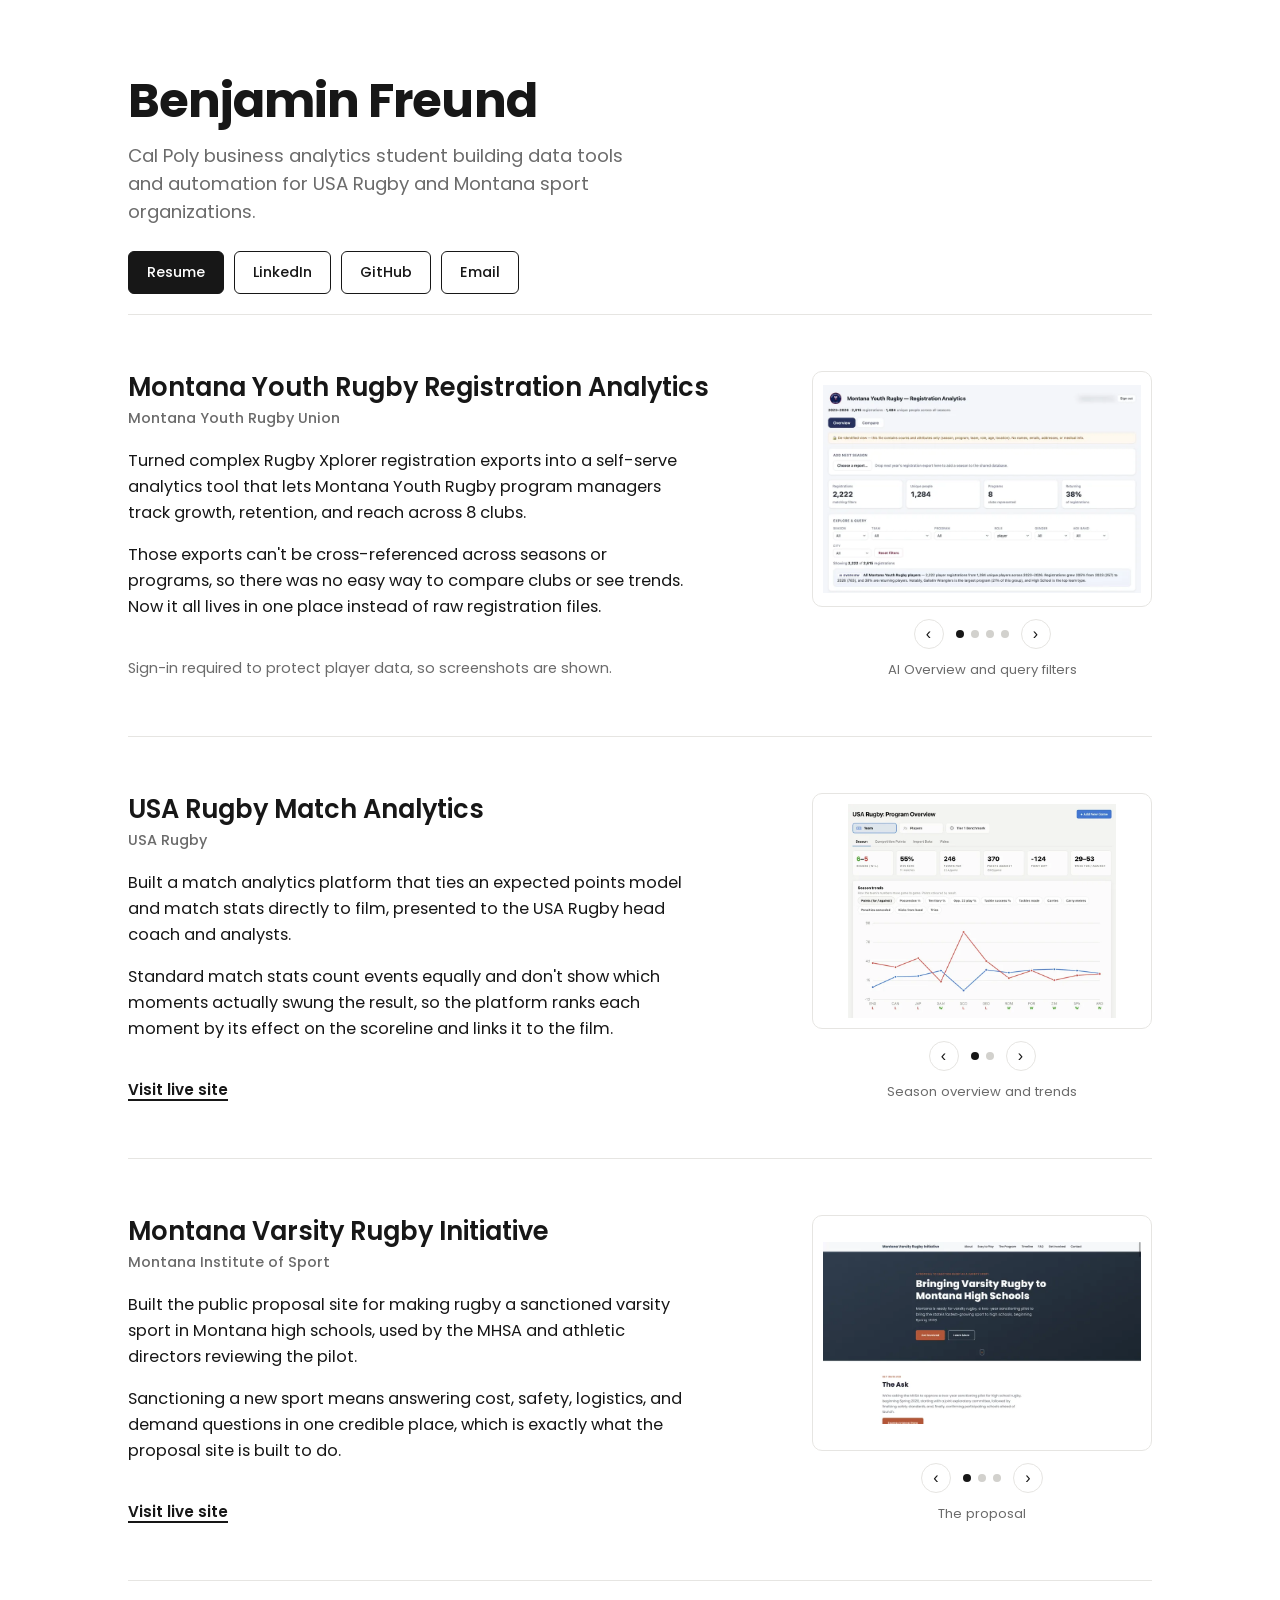
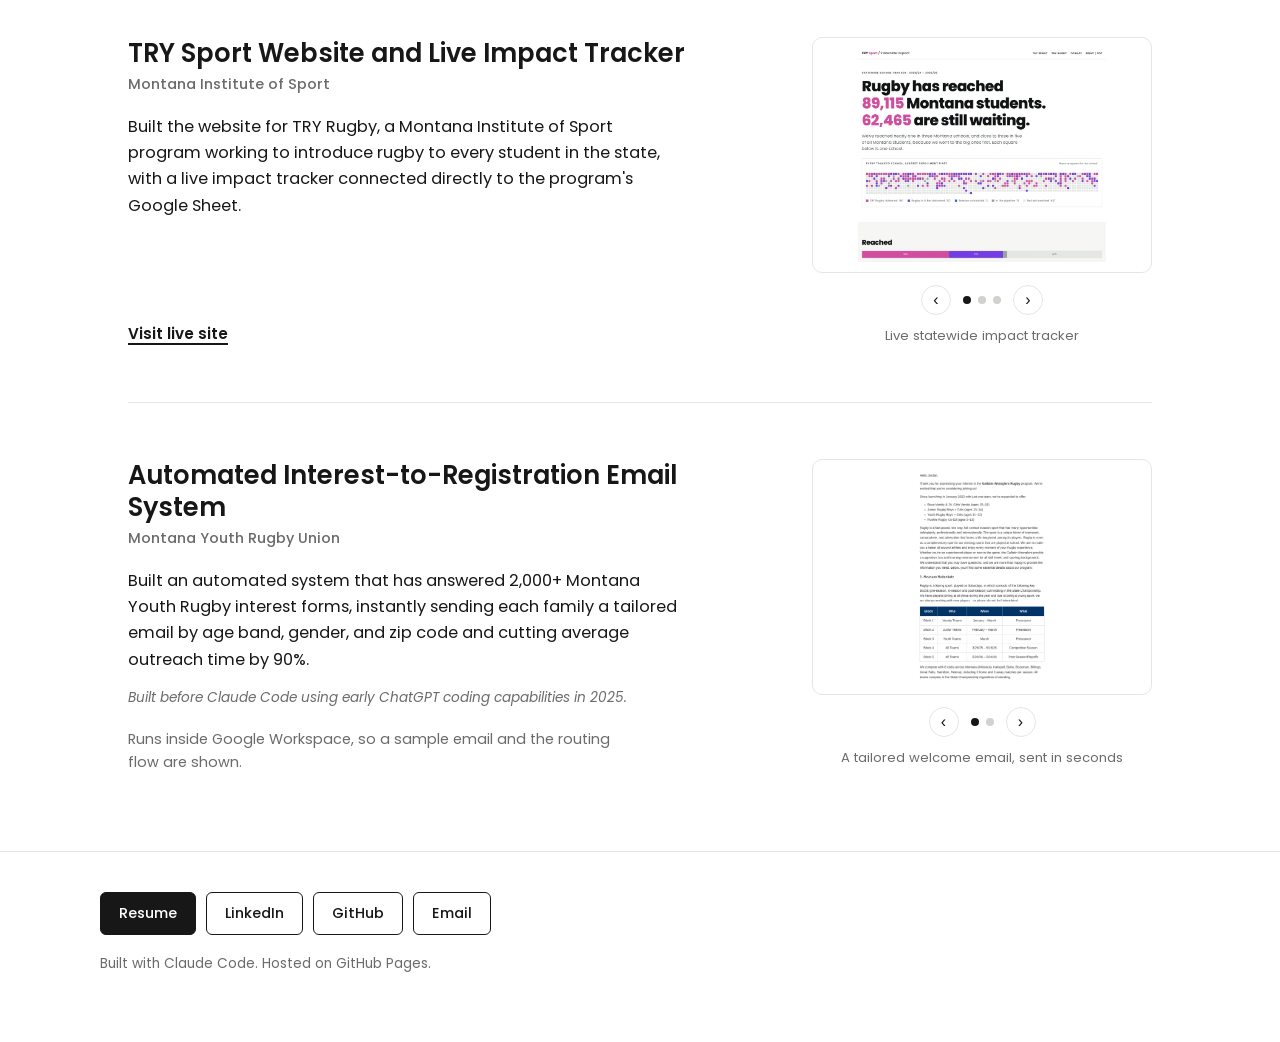
==== index.html @ 0f7bdc82 "Benjamin Freund portfolio: initial site Static one-page portfolio (Poppins, white, two-column cards " ====
<!doctype html>
<html lang="en">
<head>
  <meta charset="utf-8">
  <meta name="viewport" content="width=device-width, initial-scale=1">
  <title>Benjamin Freund's Portfolio</title>
  <meta name="description" content="Cal Poly business analytics student building data tools and automation for USA Rugby and Montana sport organizations.">
  <link rel="canonical" href="https://bengfreund-web.github.io/">

  <!-- Open Graph -->
  <meta property="og:type" content="website">
  <meta property="og:title" content="Benjamin Freund's Portfolio">
  <meta property="og:description" content="Cal Poly business analytics student building data tools and automation for USA Rugby and Montana sport organizations.">
  <meta property="og:url" content="https://bengfreund-web.github.io/">
  <meta property="og:image" content="https://bengfreund-web.github.io/assets/og-image.png">
  <meta property="og:image:width" content="1200">
  <meta property="og:image:height" content="630">

  <!-- Twitter -->
  <meta name="twitter:card" content="summary_large_image">
  <meta name="twitter:title" content="Benjamin Freund's Portfolio">
  <meta name="twitter:description" content="Cal Poly business analytics student building data tools and automation for USA Rugby and Montana sport organizations.">
  <meta name="twitter:image" content="https://bengfreund-web.github.io/assets/og-image.png">

  <link rel="icon" href="assets/favicon.svg" type="image/svg+xml">
  <link rel="apple-touch-icon" href="assets/apple-touch-icon.png">

  <link rel="preconnect" href="https://fonts.googleapis.com">
  <link rel="preconnect" href="https://fonts.gstatic.com" crossorigin>
  <link href="https://fonts.googleapis.com/css2?family=Poppins:wght@400;500;600;700&display=swap" rel="stylesheet">

  <link rel="stylesheet" href="styles.css">
</head>
<body>
  <a class="skip-link" href="#projects">Skip to projects</a>

  <header class="site-header" id="top">
    <div class="wrap header-inner" id="header-inner">
      <!-- name, tagline, and contact actions render here -->
      <noscript>
        <h1 class="name">Benjamin Freund</h1>
        <p class="tagline">Cal Poly business analytics student building data tools and
          automation for USA Rugby and Montana sport organizations.</p>
        <p><a class="btn btn-solid" href="assets/resume/Benjamin-Freund-Resume.pdf">Download resume (PDF)</a></p>
      </noscript>
    </div>
  </header>

  <main class="wrap">
    <div id="projects" class="projects"></div>
  </main>

  <footer class="site-footer" id="site-footer"></footer>

  <!-- Lightbox dialog -->
  <div class="lightbox" id="lightbox" role="dialog" aria-modal="true" aria-label="Image viewer" hidden>
    <button class="lb-close" id="lb-close" aria-label="Close image viewer">&times;</button>
    <button class="lb-nav lb-prev" id="lb-prev" aria-label="Previous image">&#8249;</button>
    <figure class="lb-figure">
      <img id="lb-img" alt="">
      <figcaption id="lb-caption"></figcaption>
    </figure>
    <button class="lb-nav lb-next" id="lb-next" aria-label="Next image">&#8250;</button>
  </div>

  <script src="main.js"></script>
</body>
</html>
---- styles.css ----
/* Benjamin Freund portfolio - simple, white, read-in-seconds.
   Each project: title + who it's for + one paragraph + link on the left,
   a small click-through screenshot carousel on the right. */

:root {
  --ink: #171717;
  --muted: #6b6b6b;
  --paper: #ffffff;
  --line: #e6e5e2;
  --focus: #171717;

  --sans: "Poppins", -apple-system, BlinkMacSystemFont, "Segoe UI", sans-serif;

  --measure: 56ch;
  --maxw: 1080px;
}

* { box-sizing: border-box; }

html { scroll-behavior: smooth; }

body {
  margin: 0;
  background: var(--paper);
  color: var(--ink);
  font-family: var(--sans);
  font-size: 16px;
  line-height: 1.6;
  -webkit-font-smoothing: antialiased;
  text-rendering: optimizeLegibility;
}

@media (prefers-reduced-motion: reduce) { html { scroll-behavior: auto; } }

.wrap { max-width: var(--maxw); margin: 0 auto; padding: 0 28px; }

a { color: inherit; }

:focus-visible { outline: 3px solid var(--focus); outline-offset: 2px; border-radius: 2px; }

.skip-link {
  position: absolute; left: -9999px; top: 0;
  background: var(--ink); color: var(--paper); padding: 10px 16px; z-index: 100; border-radius: 0 0 6px 0;
}
.skip-link:focus { left: 0; }

/* ---------- Header ---------- */
.site-header { padding: 76px 0 20px; }

.header-inner .name {
  font-weight: 700;
  font-size: clamp(2.1rem, 5vw, 3rem);
  line-height: 1.05;
  letter-spacing: -0.02em;
  margin: 0 0 16px;
}
.tagline {
  font-size: clamp(1rem, 2vw, 1.15rem);
  color: var(--muted);
  font-weight: 400;
  max-width: 46ch;
  margin: 0 0 26px;
  line-height: 1.5;
}
.actions { display: flex; flex-wrap: wrap; gap: 10px; }

.btn {
  display: inline-block; font: inherit; font-size: 0.9rem; font-weight: 500;
  text-decoration: none; padding: 9px 18px; border-radius: 6px;
  border: 1px solid var(--ink); background: var(--paper); color: var(--ink);
  transition: background .15s ease, color .15s ease, transform .1s ease;
}
.btn:hover { background: #f4f4f2; }
.btn:active { transform: translateY(1px); }
.btn-solid { background: var(--ink); color: var(--paper); }
.btn-solid:hover { background: var(--ink); opacity: .85; }

@keyframes rise-in { from { opacity: 0; transform: translateY(8px); } to { opacity: 1; transform: none; } }
.header-inner { animation: rise-in .45s ease both; }
@media (prefers-reduced-motion: reduce) { .header-inner { animation: none; } }

/* ---------- Projects ---------- */
.projects { display: flex; flex-direction: column; }

.project {
  display: grid;
  grid-template-columns: 1fr 340px;
  grid-template-areas: "text media" "link media";
  grid-template-rows: 1fr auto;
  column-gap: 56px;
  row-gap: 20px;
  align-items: start;
  padding: 56px 0;
  border-top: 1px solid var(--line);
}
.project-text { grid-area: text; }
.project-media { grid-area: media; }
.project-link { grid-area: link; align-self: end; }

.project-title { font-weight: 600; font-size: clamp(1.3rem, 2.4vw, 1.6rem); line-height: 1.25; margin: 0 0 4px; }
.project-org { color: var(--muted); font-size: 0.9rem; font-weight: 500; margin: 0 0 18px; }
.project-desc { font-size: 1.02rem; line-height: 1.6; margin: 0; max-width: var(--measure); color: var(--ink); }
.project-desc + .project-desc { margin-top: 15px; }
.build-note { font-size: 0.85rem; color: var(--muted); margin: 14px 0 0; max-width: var(--measure); font-style: italic; }

.visit {
  display: inline-block; font-weight: 600; font-size: 0.95rem;
  color: var(--ink); text-decoration: underline; text-underline-offset: 4px; text-decoration-thickness: 1.5px;
}
.visit:hover { text-decoration-thickness: 2.5px; }
.live-note { color: var(--muted); font-size: 0.9rem; margin: 0; max-width: var(--measure); }

/* ---------- Carousel (small, right) ---------- */
.carousel { width: 100%; }
.carousel-frame {
  position: relative;
  height: 236px;
  border: 1px solid var(--line);
  border-radius: 10px;
  background: var(--paper);
  overflow: hidden;
  display: flex; align-items: center; justify-content: center;
}
.carousel-slide { display: none; width: 100%; height: 100%; margin: 0; }
.carousel-slide.is-active { display: flex; }
.carousel-slide button {
  display: flex; align-items: center; justify-content: center;
  width: 100%; height: 100%; padding: 10px; border: 0; background: none; cursor: zoom-in;
}
.carousel-slide img { max-width: 100%; max-height: 100%; width: auto; height: auto; object-fit: contain; display: block; }
/* Tall images (e.g. full code) fill the frame from the top instead of shrinking to a sliver */
.carousel-slide img.fit-top { width: 100%; height: 100%; max-height: none; object-fit: cover; object-position: top center; }

.carousel-controls { display: flex; align-items: center; justify-content: center; gap: 12px; margin-top: 12px; }
.car-nav {
  width: 30px; height: 30px; border-radius: 50%; border: 1px solid var(--line);
  background: var(--paper); color: var(--ink); font-size: 1rem; line-height: 1; cursor: pointer; flex: 0 0 auto;
}
.car-nav:hover { border-color: var(--ink); }
.carousel-dots { display: flex; gap: 7px; }
.dot { width: 8px; height: 8px; padding: 0; border-radius: 50%; border: 0; background: #d2d1cd; cursor: pointer; }
.dot.is-active { background: var(--ink); }
.carousel-cap { color: var(--muted); font-size: 0.82rem; text-align: center; margin: 10px 2px 0; }

/* Stack on narrow screens: text, then screenshots, then link */
@media (max-width: 820px) {
  .project {
    grid-template-columns: 1fr;
    grid-template-areas: "text" "media" "link";
    grid-template-rows: auto auto auto;
    column-gap: 0;
    row-gap: 22px;
  }
  .project-media { max-width: 420px; }
  .project-link { align-self: start; }
}

/* ---------- How I build + footer ---------- */
.how-i-build { border-top: 1px solid var(--line); padding: 40px 0; color: var(--muted); font-size: 0.95rem; max-width: var(--measure); }
.site-footer { border-top: 1px solid var(--line); margin-top: 20px; }
.footer-inner { padding: 40px 0 68px; }
.footer-line { color: var(--muted); font-size: 0.85rem; margin: 18px 0 0; }

/* ---------- Lightbox ---------- */
.lightbox { position: fixed; inset: 0; background: rgba(20,20,20,0.9); display: flex; align-items: center; justify-content: center; z-index: 200; padding: 24px; }
.lightbox[hidden] { display: none; }
.lb-figure { margin: 0; max-width: 1000px; max-height: 88vh; overflow: auto; display: flex; flex-direction: column; background: #fff; border-radius: 6px; }
.lb-figure img { width: 100%; max-width: 100%; height: auto; display: block; background: #fff; }
#lb-caption { color: #555; text-align: center; padding: 10px 12px 14px; font-size: 0.9rem; background: #fff; }
.lb-close { position: absolute; top: 16px; right: 20px; font-size: 2rem; line-height: 1; background: none; border: 0; color: #fff; cursor: pointer; padding: 8px; }
.lb-nav { background: rgba(255,255,255,0.12); border: 0; color: #fff; font-size: 2.1rem; line-height: 1; width: 50px; height: 50px; border-radius: 50%; cursor: pointer; flex: 0 0 auto; margin: 0 8px; }
.lb-nav:hover { background: rgba(255,255,255,0.24); }
@media (max-width: 620px) { .lb-nav { position: absolute; bottom: 20px; } .lb-prev { left: 30%; } .lb-next { right: 30%; } }
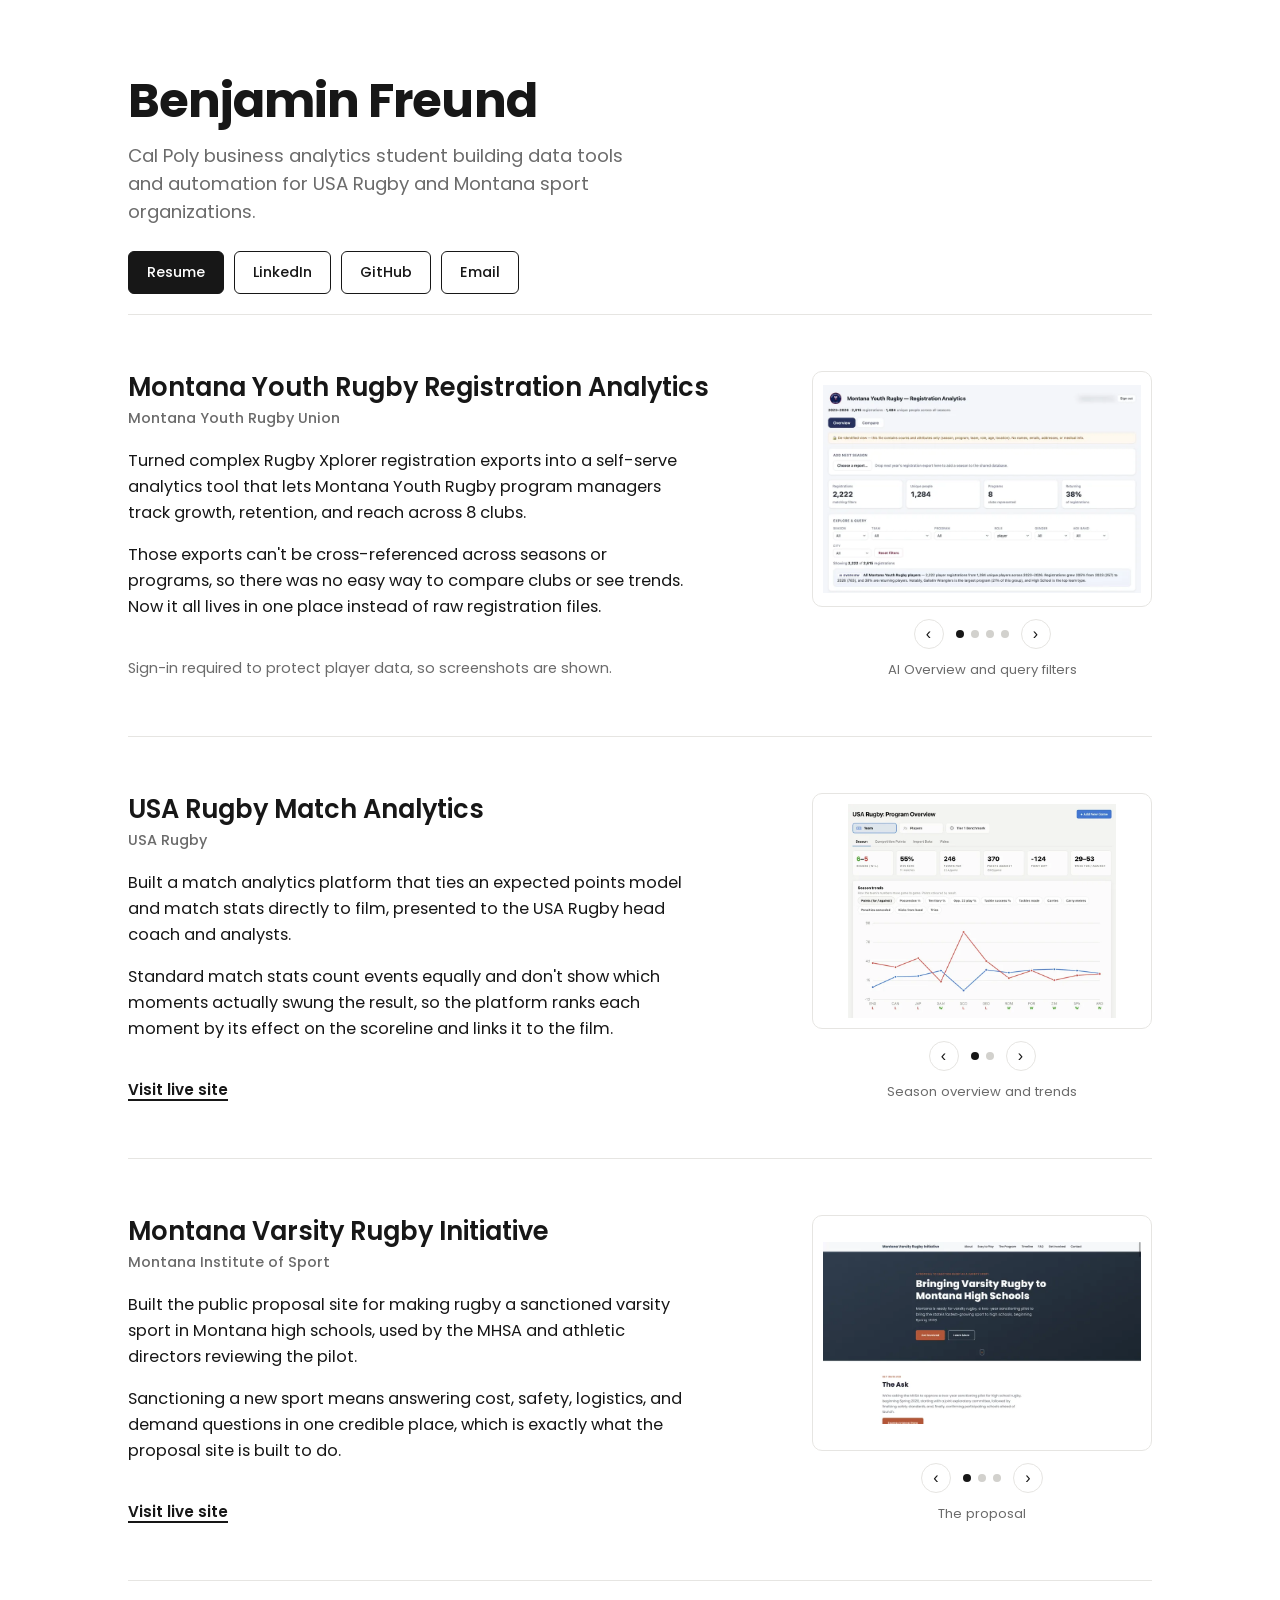
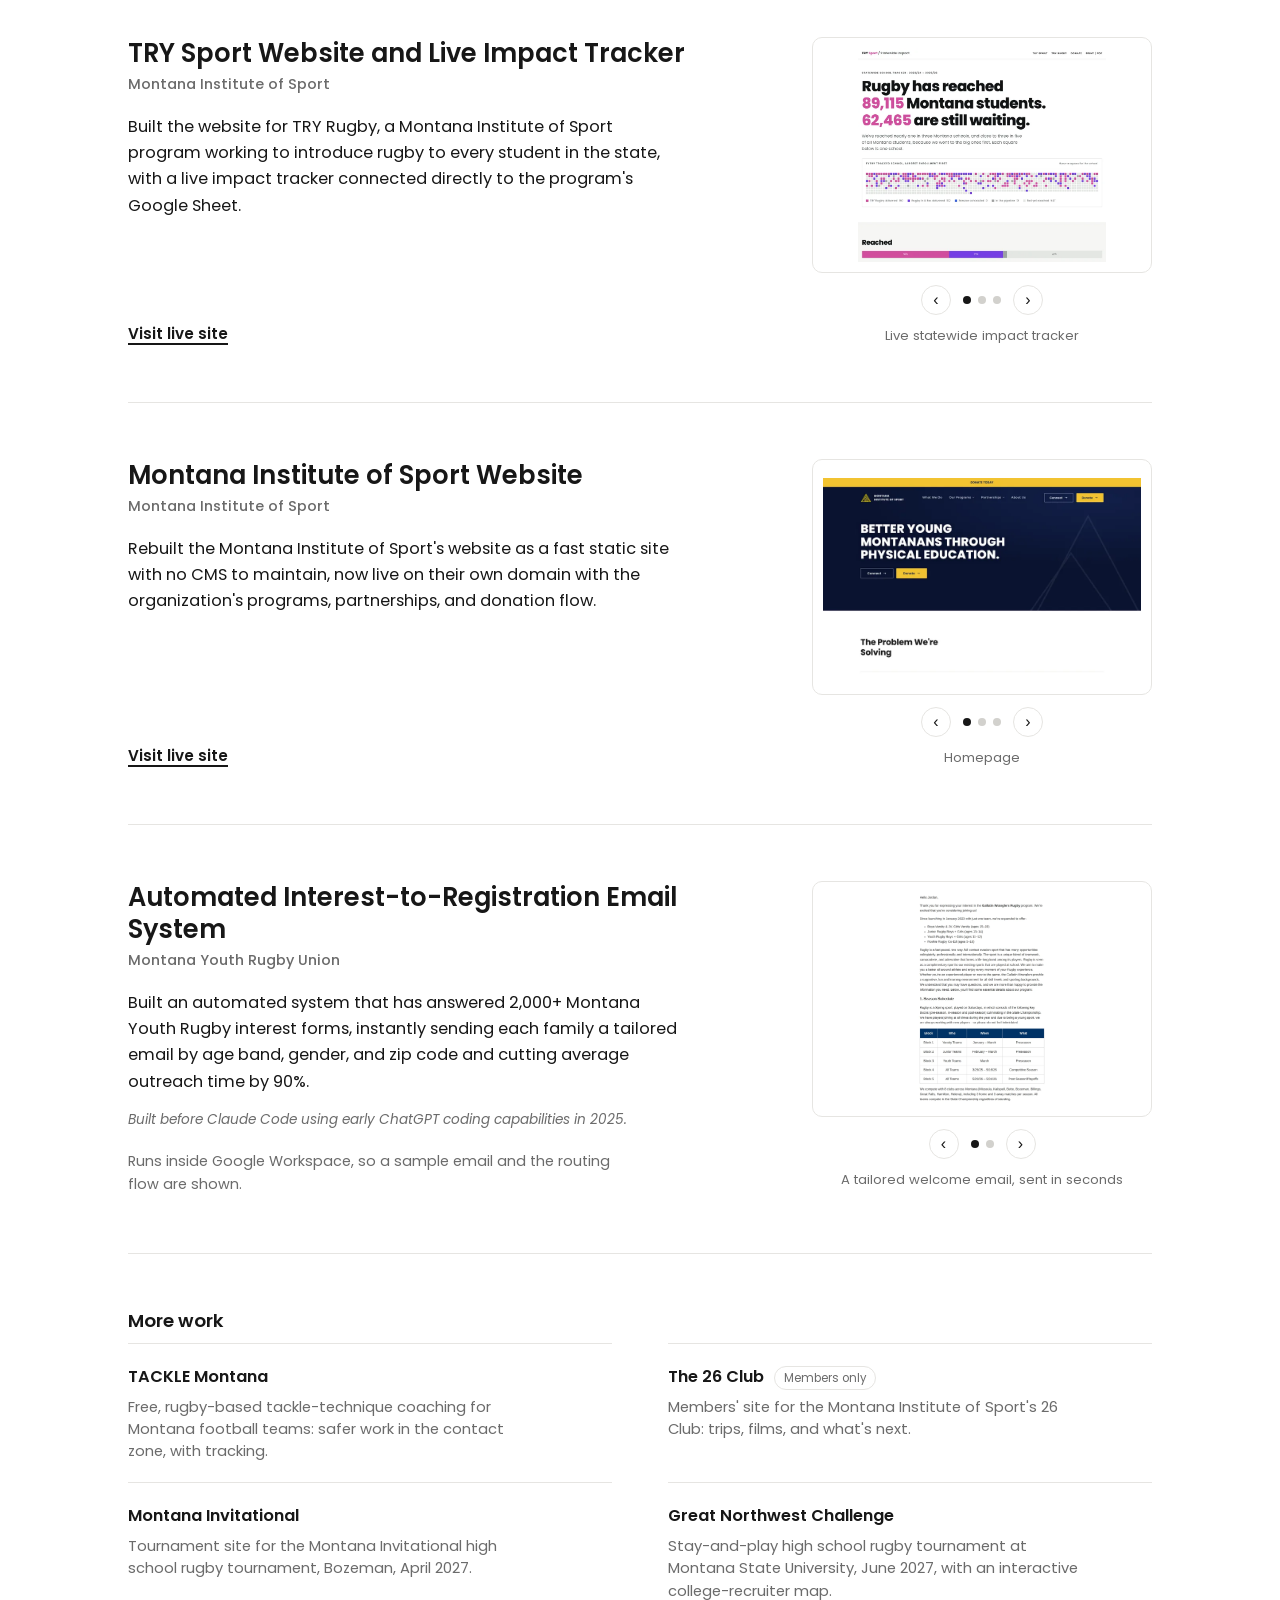
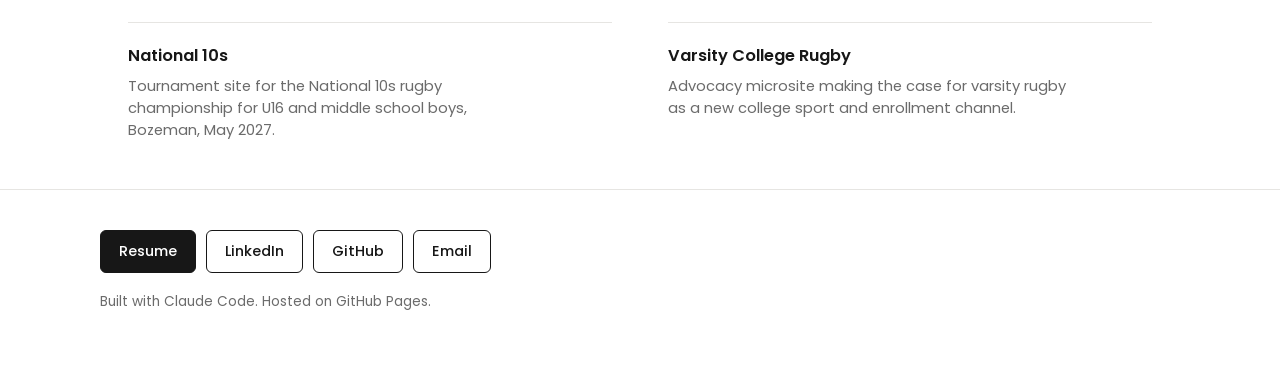
==== commit ab1a2163: "Add MIS website as a featured project + More work section - New featured card: Montana Institute of " ====
--- a/index.html
+++ b/index.html
@@ -48,6 +48,7 @@
 
   <main class="wrap">
     <div id="projects" class="projects"></div>
+    <section class="more-work" id="more-work" aria-label="More work"></section>
   </main>
 
   <footer class="site-footer" id="site-footer"></footer>
--- a/styles.css
+++ b/styles.css
@@ -155,6 +155,37 @@
   .project-link { align-self: start; }
 }
 
+/* ---------- More work ---------- */
+.more-work { border-top: 1px solid var(--line); padding: 52px 0 8px; }
+.more-work-title {
+  font-weight: 600;
+  font-size: 1.15rem;
+  margin: 0 0 8px;
+}
+.mw-grid { display: grid; grid-template-columns: 1fr 1fr; gap: 0 56px; }
+.mw-item {
+  display: block;
+  text-decoration: none;
+  color: inherit;
+  padding: 20px 0;
+  border-top: 1px solid var(--line);
+}
+.mw-head { display: flex; align-items: baseline; gap: 10px; flex-wrap: wrap; }
+.mw-title { font-weight: 600; font-size: 1.02rem; }
+.mw-item:hover .mw-title { text-decoration: underline; text-underline-offset: 3px; }
+.mw-tag {
+  font-size: 0.72rem;
+  color: var(--muted);
+  border: 1px solid var(--line);
+  border-radius: 999px;
+  padding: 2px 9px;
+}
+.mw-blurb { color: var(--muted); font-size: 0.92rem; line-height: 1.5; margin: 6px 0 0; max-width: 46ch; }
+
+@media (max-width: 720px) {
+  .mw-grid { grid-template-columns: 1fr; }
+}
+
 /* ---------- How I build + footer ---------- */
 .how-i-build { border-top: 1px solid var(--line); padding: 40px 0; color: var(--muted); font-size: 0.95rem; max-width: var(--measure); }
 .site-footer { border-top: 1px solid var(--line); margin-top: 20px; }
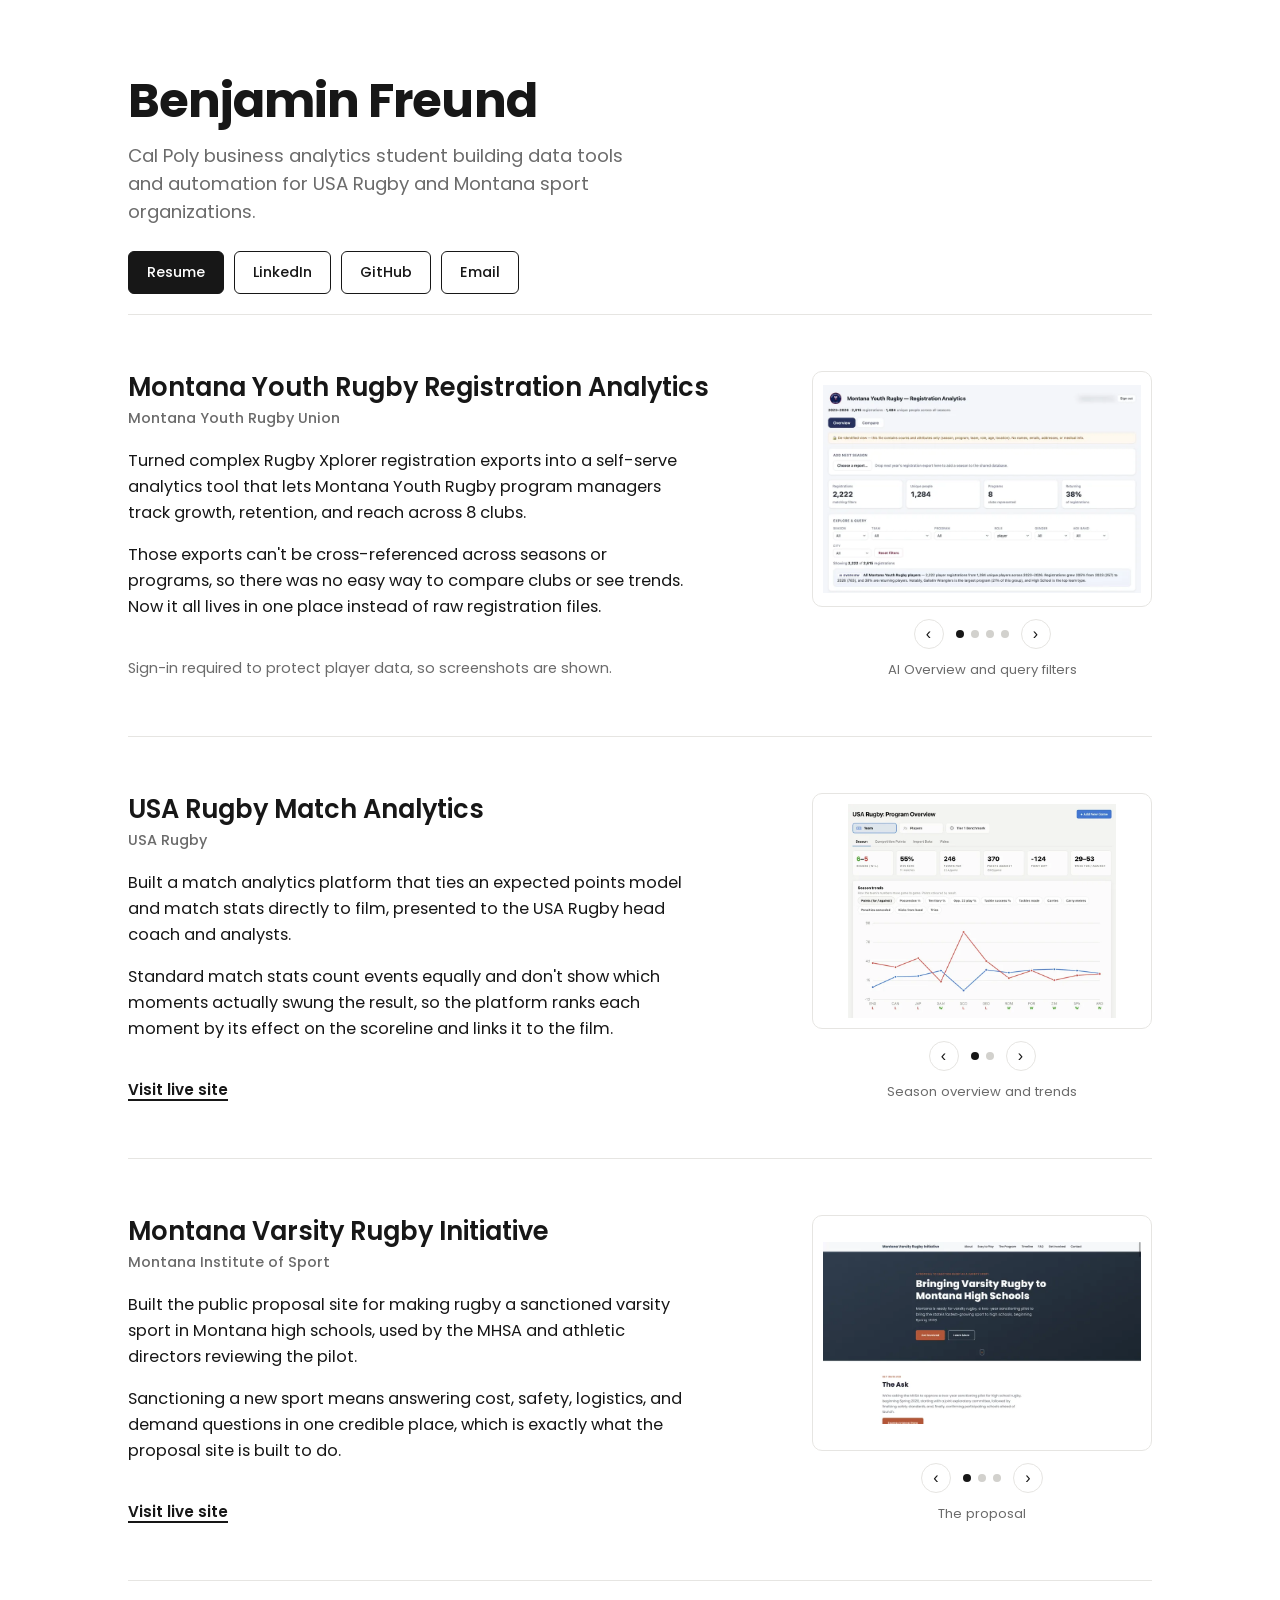
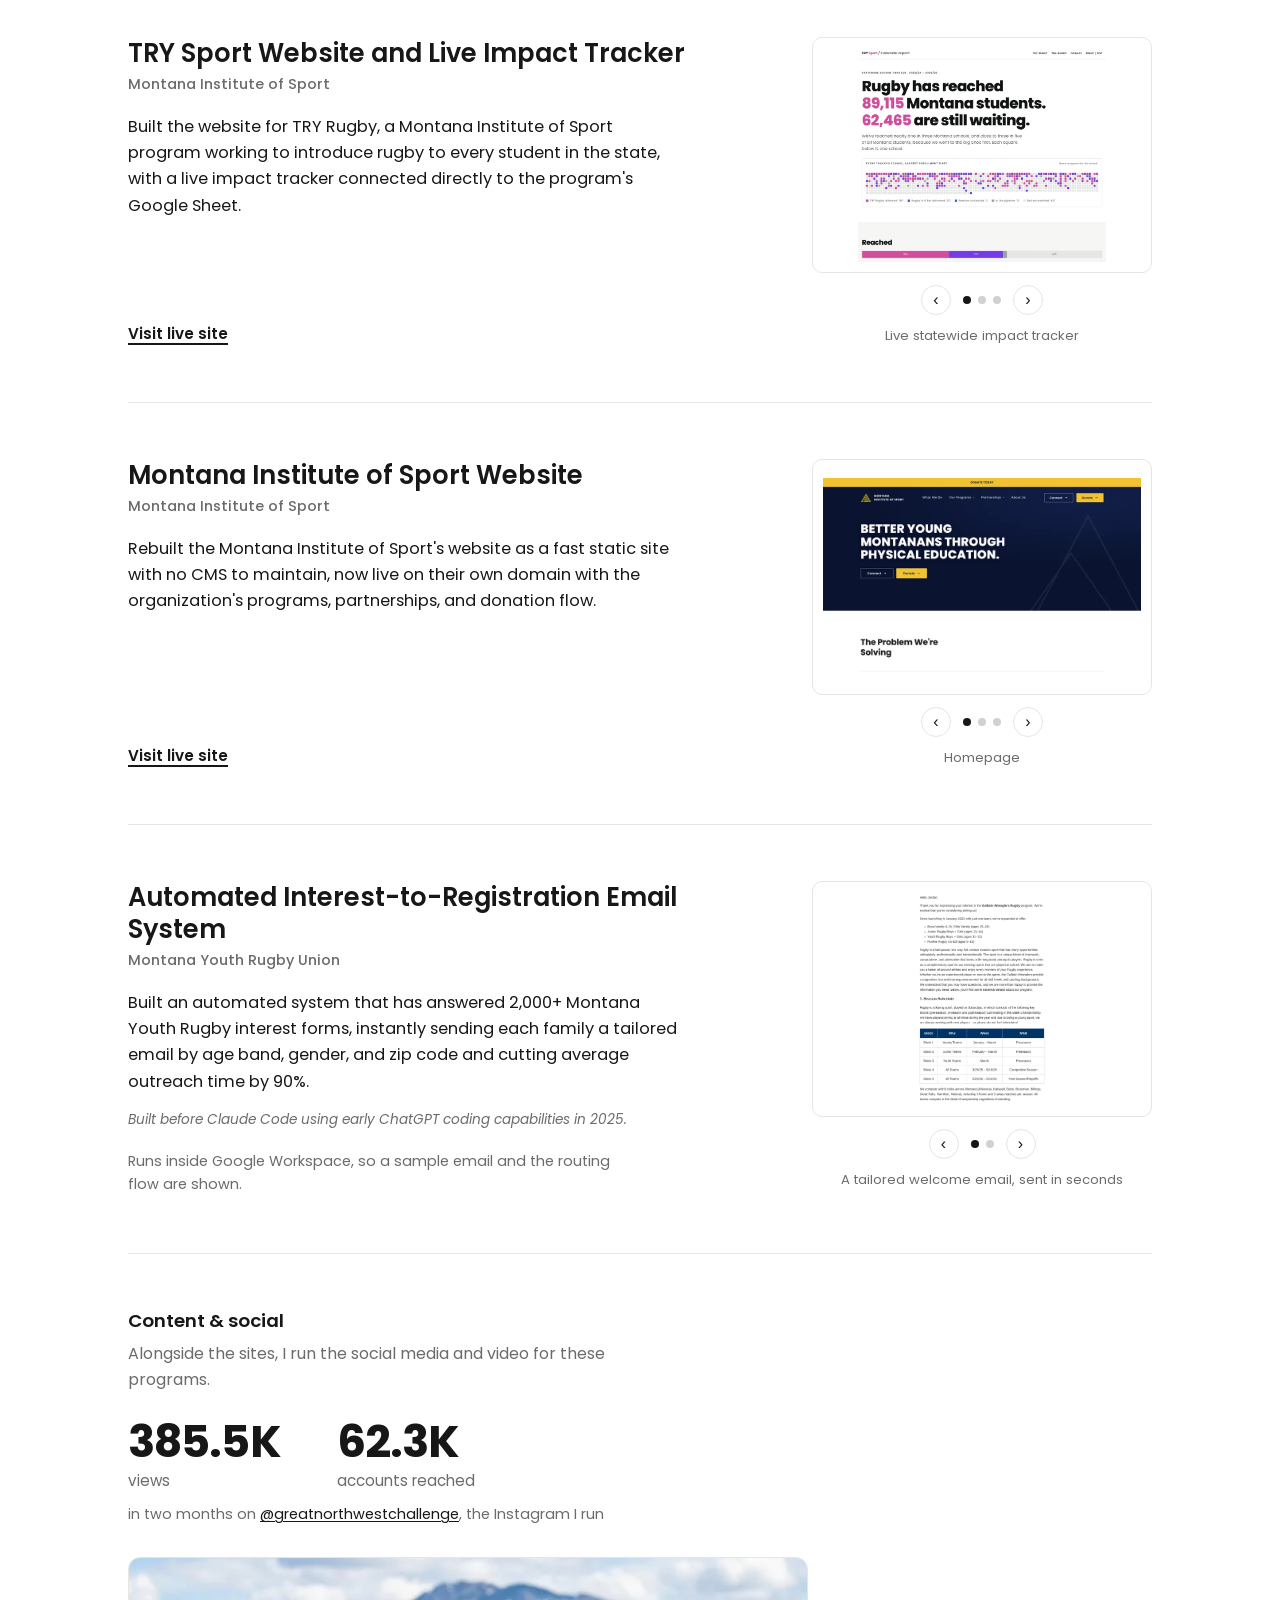
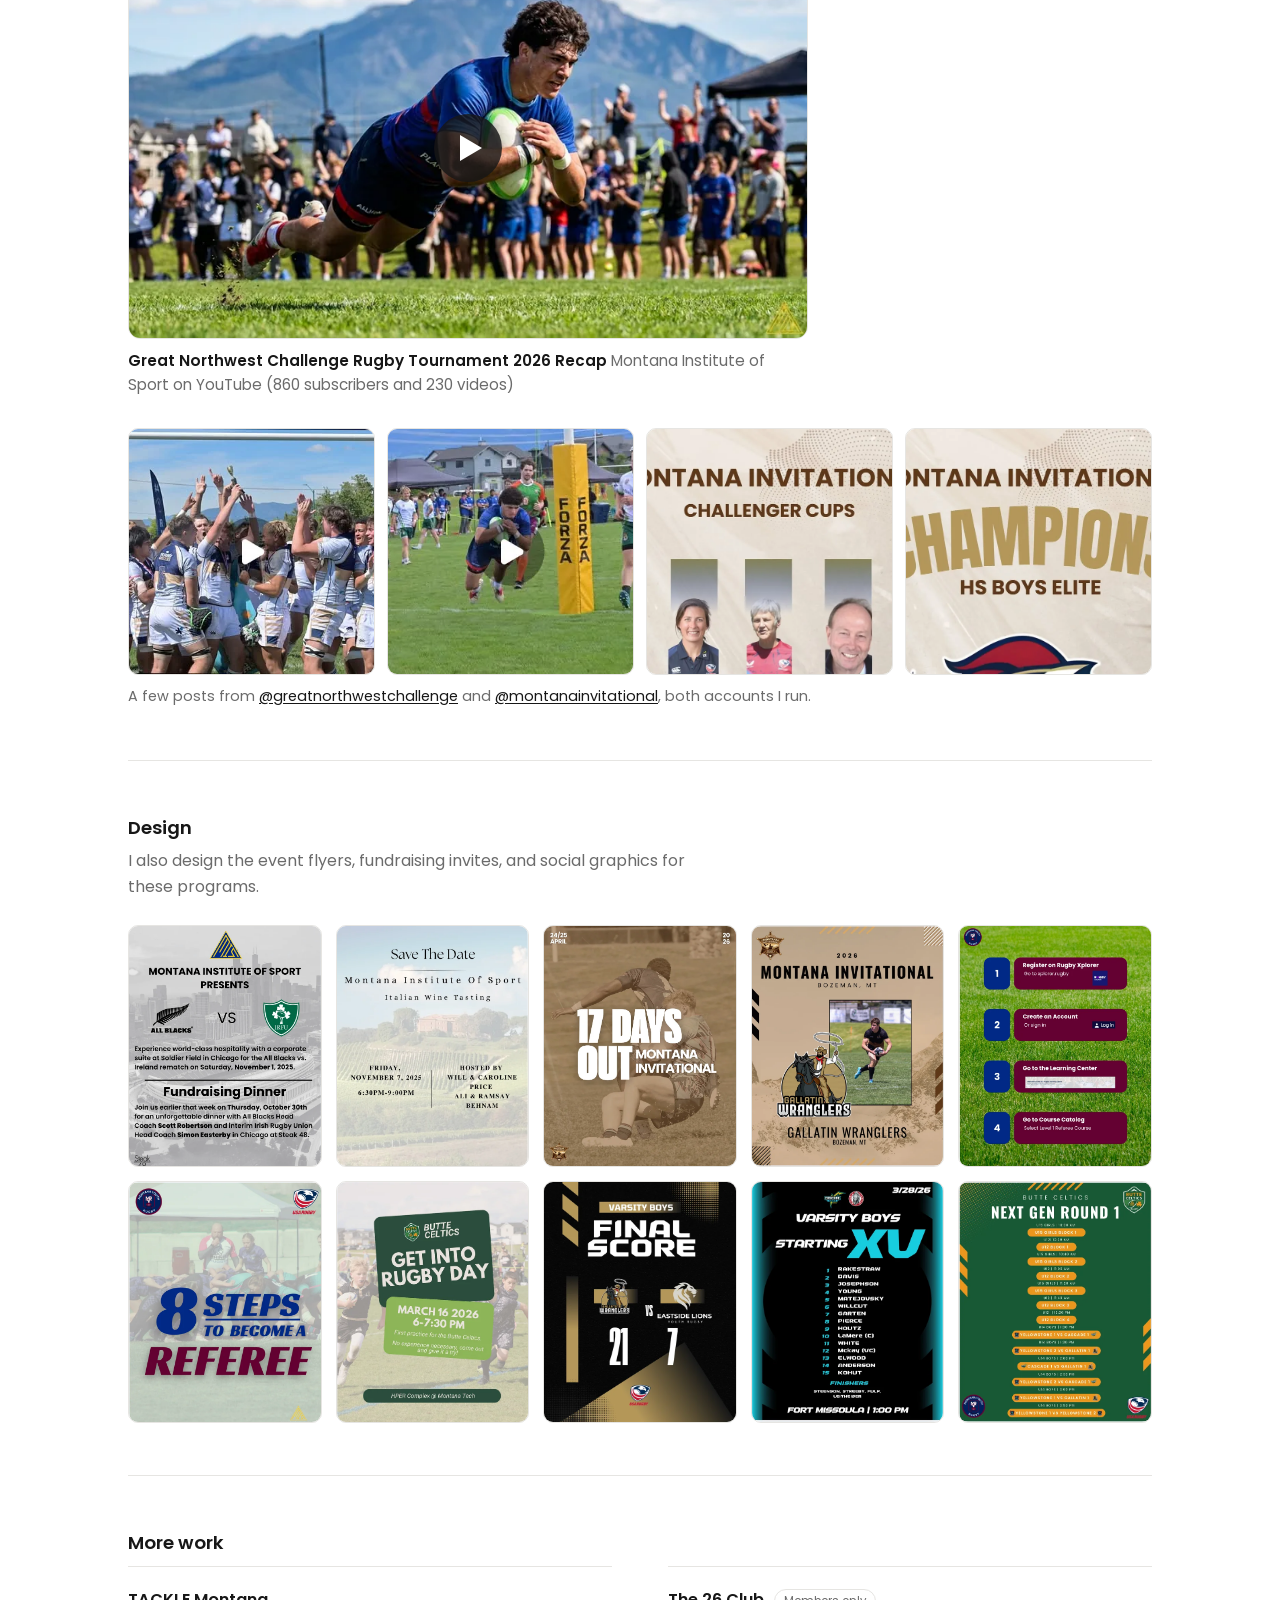
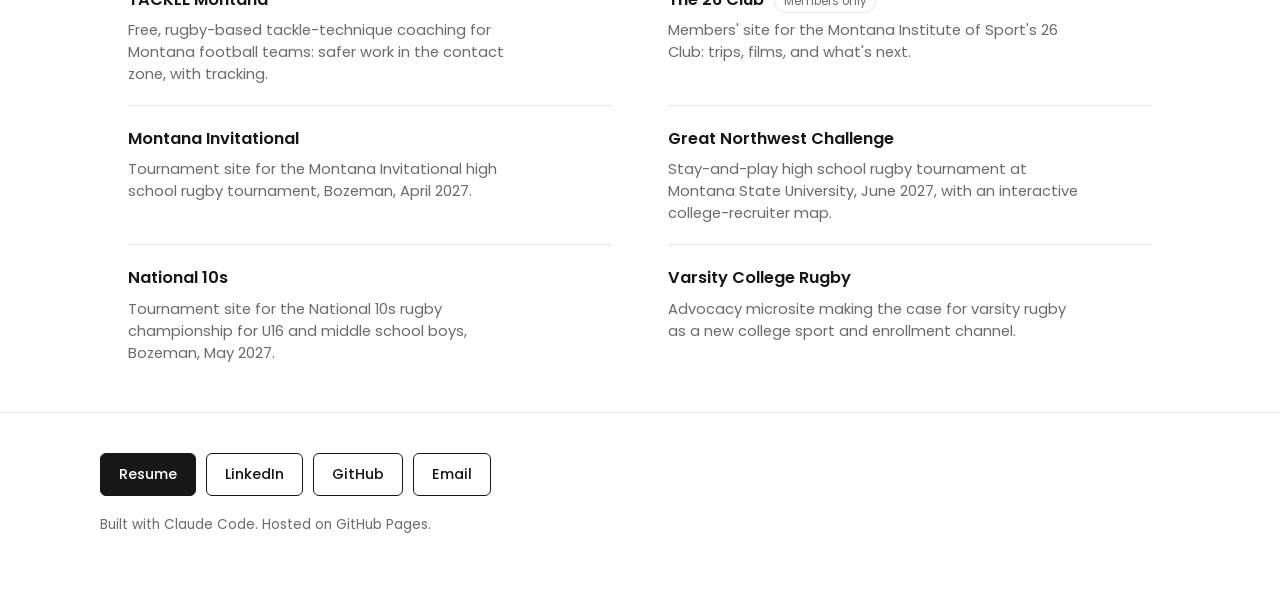
==== commit 0091c965: "Add Content & social and Design sections - Content & social: Instagram stats for @greatnorthwestchal" ====
--- a/index.html
+++ b/index.html
@@ -48,6 +48,8 @@
 
   <main class="wrap">
     <div id="projects" class="projects"></div>
+    <section class="content-social" id="content-social" aria-label="Content and social"></section>
+    <section class="design" id="design" aria-label="Design"></section>
     <section class="more-work" id="more-work" aria-label="More work"></section>
   </main>
 
--- a/styles.css
+++ b/styles.css
@@ -155,6 +155,58 @@
   .project-link { align-self: start; }
 }
 
+/* ---------- Content & social ---------- */
+.content-social { border-top: 1px solid var(--line); padding: 52px 0; }
+.cs-title { font-weight: 600; font-size: 1.15rem; margin: 0 0 6px; }
+.cs-intro { color: var(--muted); font-size: 1rem; margin: 0 0 26px; max-width: var(--measure); }
+
+.cs-stats { display: flex; gap: 56px; flex-wrap: wrap; margin: 0 0 6px; }
+.cs-stat { display: flex; flex-direction: column; }
+.cs-stat-value { font-weight: 700; font-size: clamp(2rem, 5vw, 2.8rem); line-height: 1.05; letter-spacing: -0.02em; }
+.cs-stat-label { color: var(--muted); font-size: 0.95rem; margin-top: 4px; }
+.cs-note { color: var(--muted); font-size: 0.9rem; margin: 10px 0 0; }
+.cs-handle { color: var(--ink); text-decoration: underline; text-underline-offset: 2px; }
+
+.cs-video { display: block; text-decoration: none; color: inherit; margin: 30px 0 0; max-width: 680px; }
+.cs-video-frame { position: relative; border: 1px solid var(--line); border-radius: 12px; overflow: hidden; background: #000; aspect-ratio: 16 / 9; }
+.cs-video-frame img { width: 100%; height: 100%; object-fit: cover; display: block; }
+.cs-play {
+  position: absolute; inset: 0; margin: auto; width: 68px; height: 68px;
+  background: rgba(23,23,23,0.82); border-radius: 50%;
+}
+.cs-play::after {
+  content: ""; position: absolute; top: 50%; left: 54%; transform: translate(-50%,-50%);
+  border-style: solid; border-width: 13px 0 13px 22px; border-color: transparent transparent transparent #fff;
+}
+.cs-video:hover .cs-video-frame { border-color: var(--ink); }
+.cs-video:hover .cs-play { background: rgba(23,23,23,0.95); }
+.cs-video-cap { margin: 10px 0 0; font-size: 0.95rem; max-width: 680px; }
+.cs-video-title { font-weight: 600; }
+.cs-video:hover .cs-video-title { text-decoration: underline; text-underline-offset: 3px; }
+.cs-video-chan { color: var(--muted); }
+
+.cs-posts { display: grid; grid-template-columns: repeat(4, 1fr); gap: 12px; margin: 30px 0 0; }
+.cs-post { display: block; border: 1px solid var(--line); border-radius: 10px; overflow: hidden; aspect-ratio: 1 / 1; background: var(--paper); }
+.cs-post img { width: 100%; height: 100%; object-fit: cover; display: block; }
+.cs-post:hover { border-color: var(--ink); }
+
+@media (max-width: 720px) {
+  .cs-stats { gap: 32px; }
+  .cs-posts { grid-template-columns: repeat(2, 1fr); }
+}
+
+/* ---------- Design ---------- */
+.design { border-top: 1px solid var(--line); padding: 52px 0; }
+.design-grid { display: grid; grid-template-columns: repeat(5, 1fr); gap: 14px; margin-top: 26px; }
+.design-item {
+  display: block; padding: 0; border: 1px solid var(--line); border-radius: 10px;
+  overflow: hidden; background: var(--paper); cursor: zoom-in; aspect-ratio: 4 / 5;
+}
+.design-item img { width: 100%; height: 100%; object-fit: cover; object-position: top; display: block; }
+.design-item:hover { border-color: var(--ink); }
+@media (max-width: 900px) { .design-grid { grid-template-columns: repeat(3, 1fr); } }
+@media (max-width: 560px) { .design-grid { grid-template-columns: repeat(2, 1fr); } }
+
 /* ---------- More work ---------- */
 .more-work { border-top: 1px solid var(--line); padding: 52px 0 8px; }
 .more-work-title {
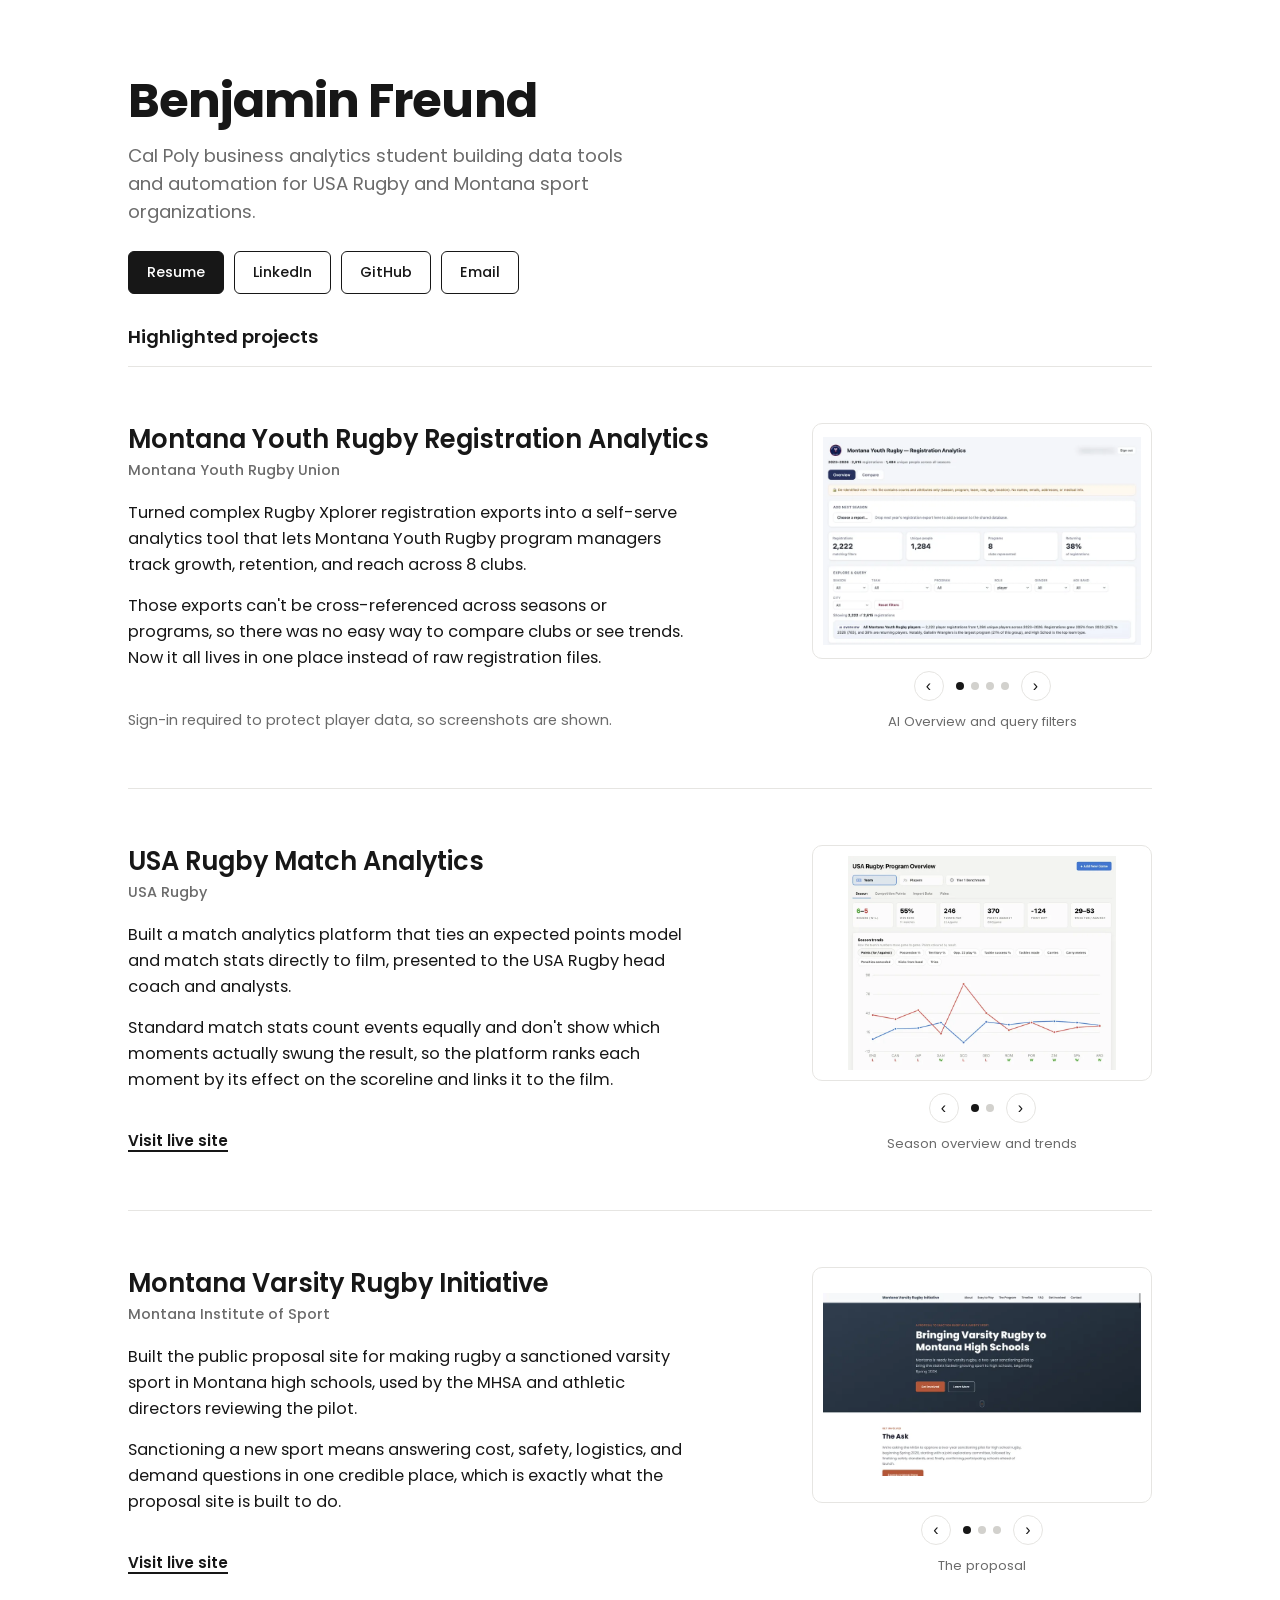
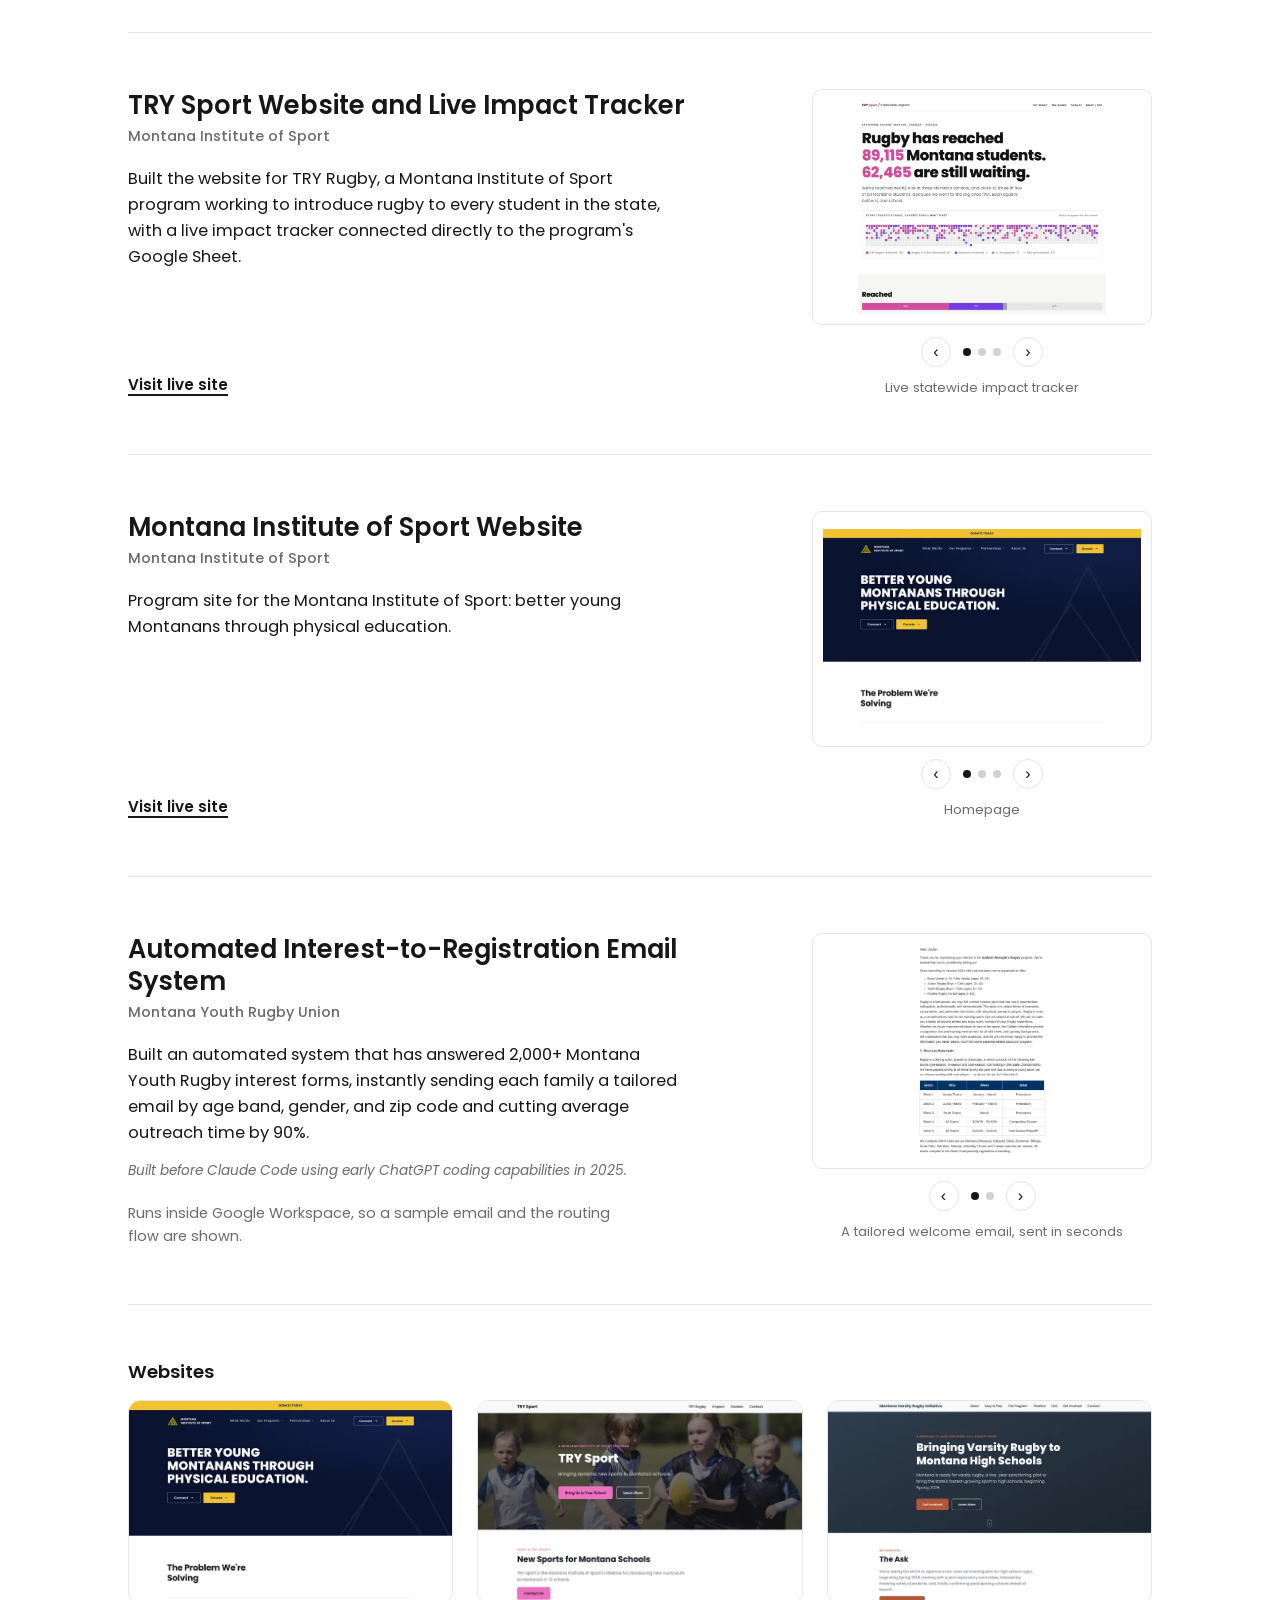
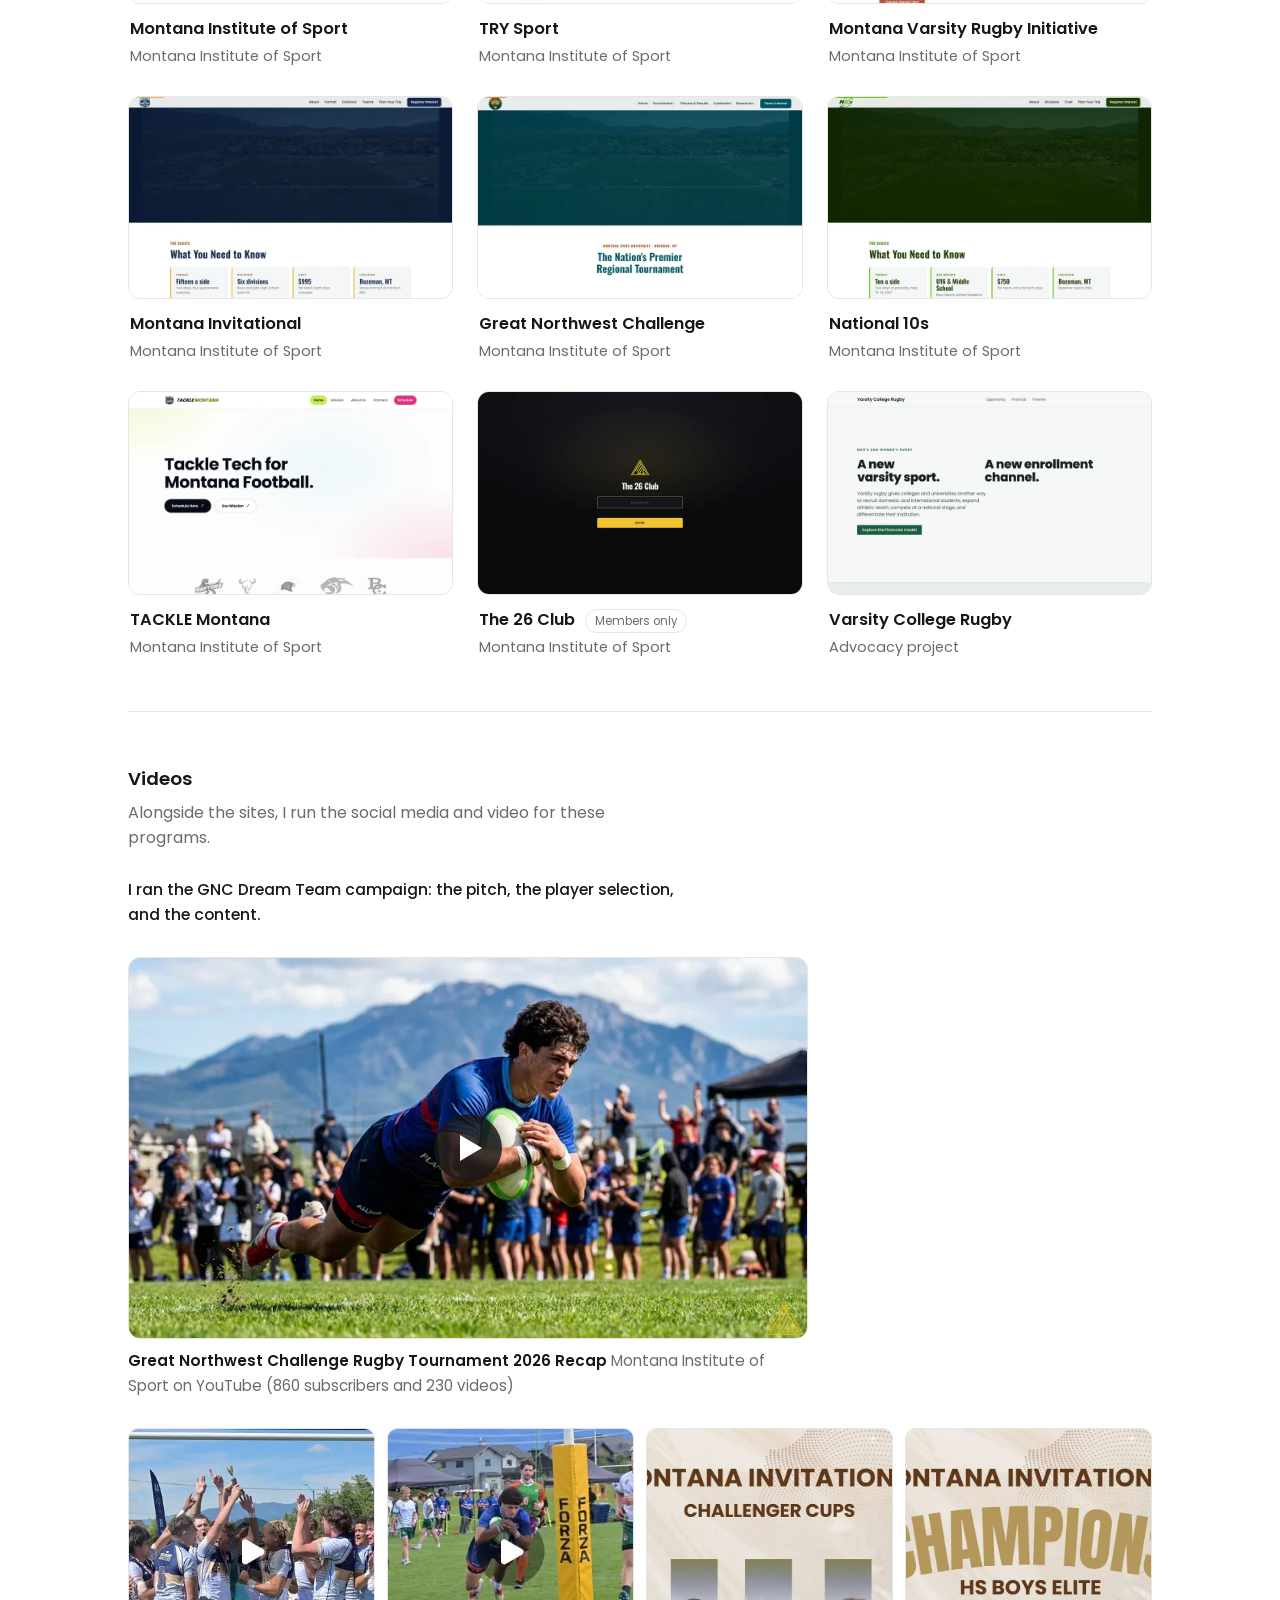
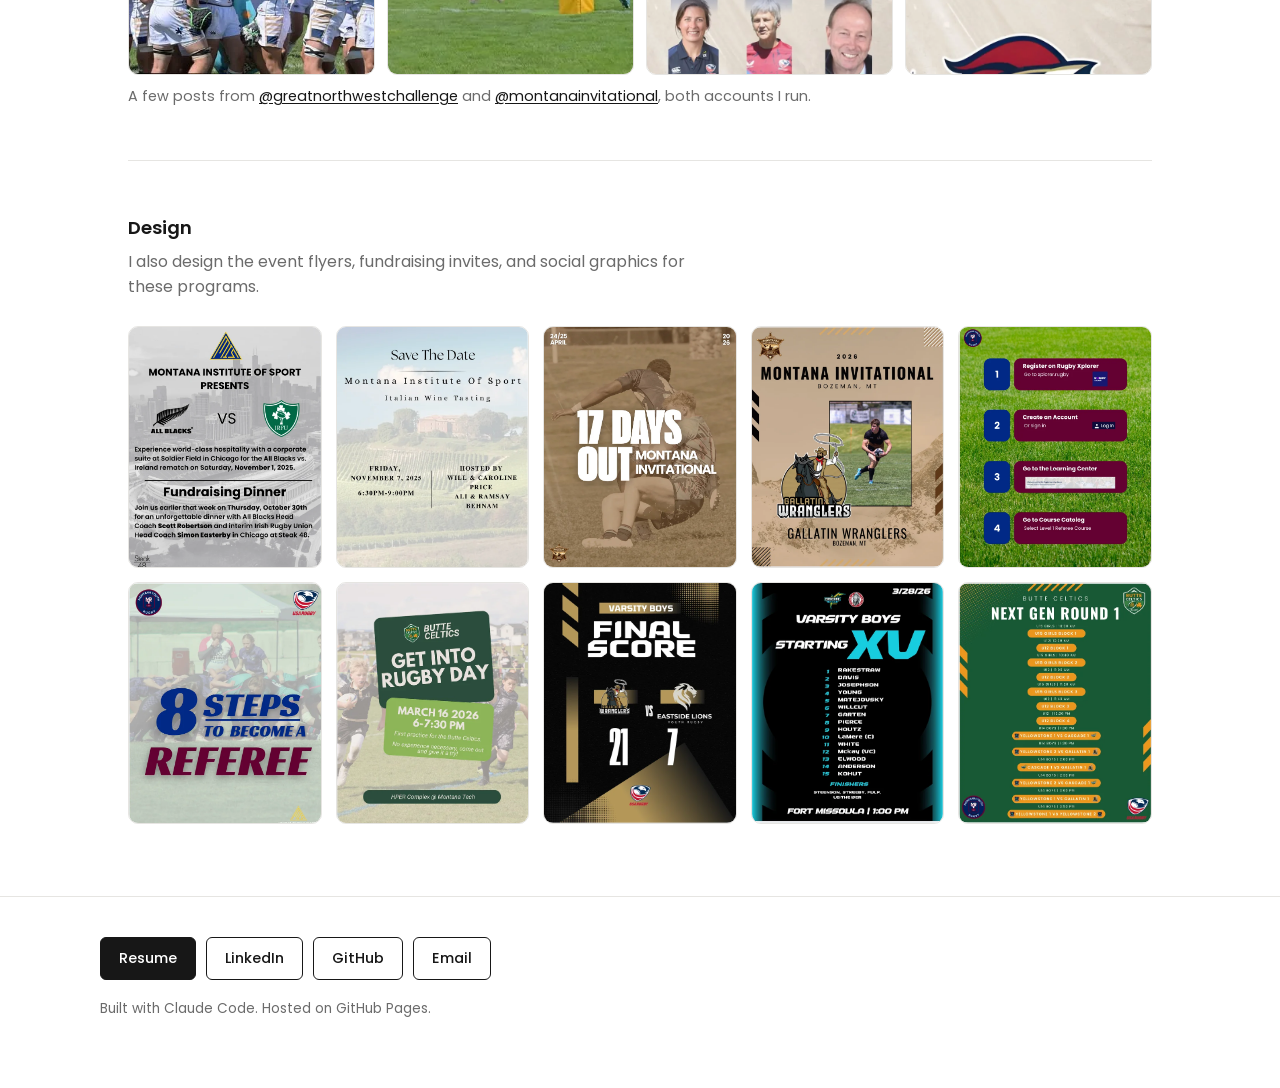
==== commit a79258cc: "Restructure: Highlighted projects, Websites (all), Videos, Design - Keep the six detailed cards as a" ====
--- a/index.html
+++ b/index.html
@@ -48,9 +48,9 @@
 
   <main class="wrap">
     <div id="projects" class="projects"></div>
-    <section class="content-social" id="content-social" aria-label="Content and social"></section>
+    <section class="websites" id="websites" aria-label="Websites"></section>
+    <section class="content-social" id="content-social" aria-label="Videos"></section>
     <section class="design" id="design" aria-label="Design"></section>
-    <section class="more-work" id="more-work" aria-label="More work"></section>
   </main>
 
   <footer class="site-footer" id="site-footer"></footer>
--- a/styles.css
+++ b/styles.css
@@ -155,7 +155,30 @@
   .project-link { align-self: start; }
 }
 
+/* ---------- Section headings ---------- */
+.section-head { font-weight: 600; font-size: 1.15rem; margin: 0 0 14px; }
+#projects > .section-head { padding-top: 8px; }
+
+/* ---------- Websites ---------- */
+.websites { border-top: 1px solid var(--line); padding: 52px 0; }
+.web-grid { display: grid; grid-template-columns: repeat(3, 1fr); gap: 28px 24px; margin-top: 4px; }
+.web-card { display: block; text-decoration: none; color: inherit; }
+.web-thumb {
+  border: 1px solid var(--line); border-radius: 12px; overflow: hidden;
+  aspect-ratio: 16 / 10; background: var(--paper);
+}
+.web-thumb img { width: 100%; height: 100%; object-fit: cover; object-position: top; display: block; }
+.web-card:hover .web-thumb { border-color: var(--ink); }
+.web-meta { padding: 12px 2px 0; }
+.web-head { display: flex; align-items: baseline; gap: 10px; flex-wrap: wrap; }
+.web-title { font-weight: 600; font-size: 1.02rem; }
+.web-card:hover .web-title { text-decoration: underline; text-underline-offset: 3px; }
+.web-owner { color: var(--muted); font-size: 0.9rem; margin: 3px 0 0; }
+@media (max-width: 900px) { .web-grid { grid-template-columns: repeat(2, 1fr); } }
+@media (max-width: 560px) { .web-grid { grid-template-columns: 1fr; } }
+
 /* ---------- Content & social ---------- */
+.cs-campaign { font-size: 0.98rem; font-weight: 500; margin: 0 0 4px; max-width: var(--measure); }
 .content-social { border-top: 1px solid var(--line); padding: 52px 0; }
 .cs-title { font-weight: 600; font-size: 1.15rem; margin: 0 0 6px; }
 .cs-intro { color: var(--muted); font-size: 1rem; margin: 0 0 26px; max-width: var(--measure); }
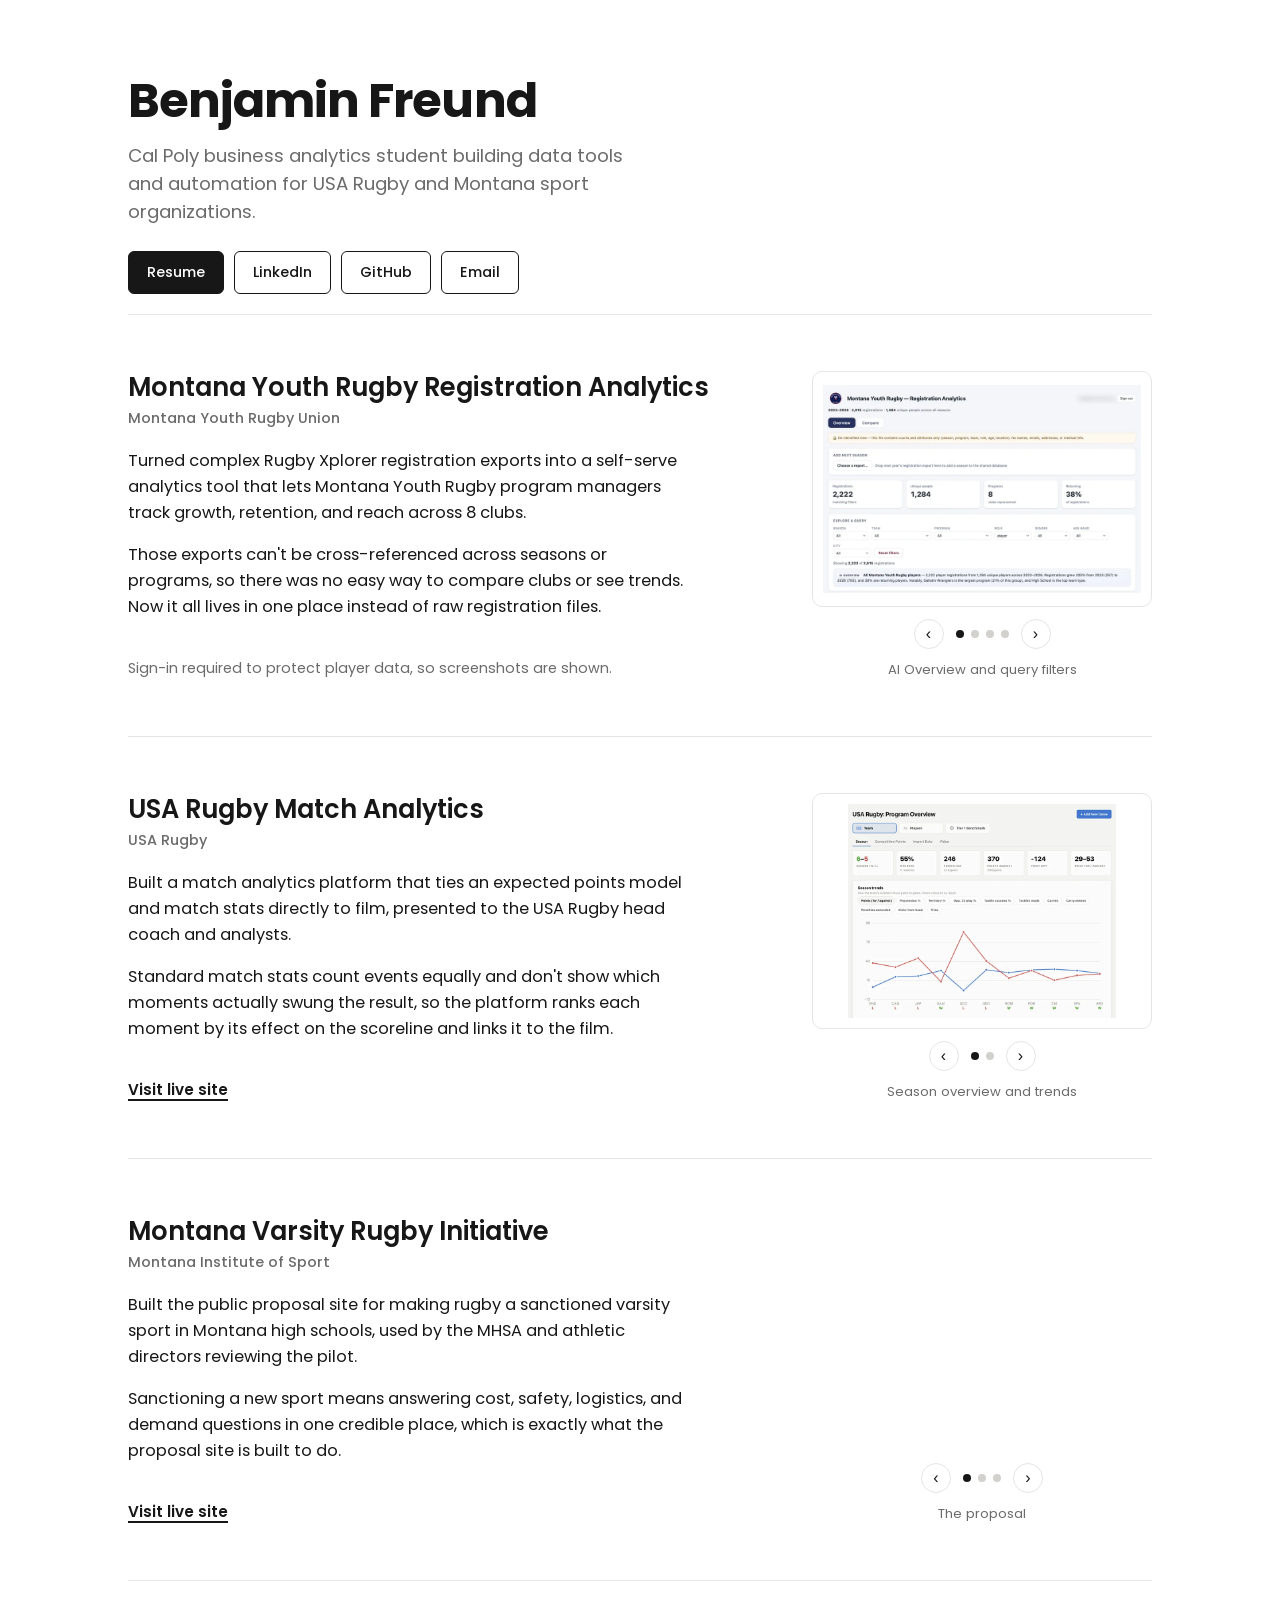
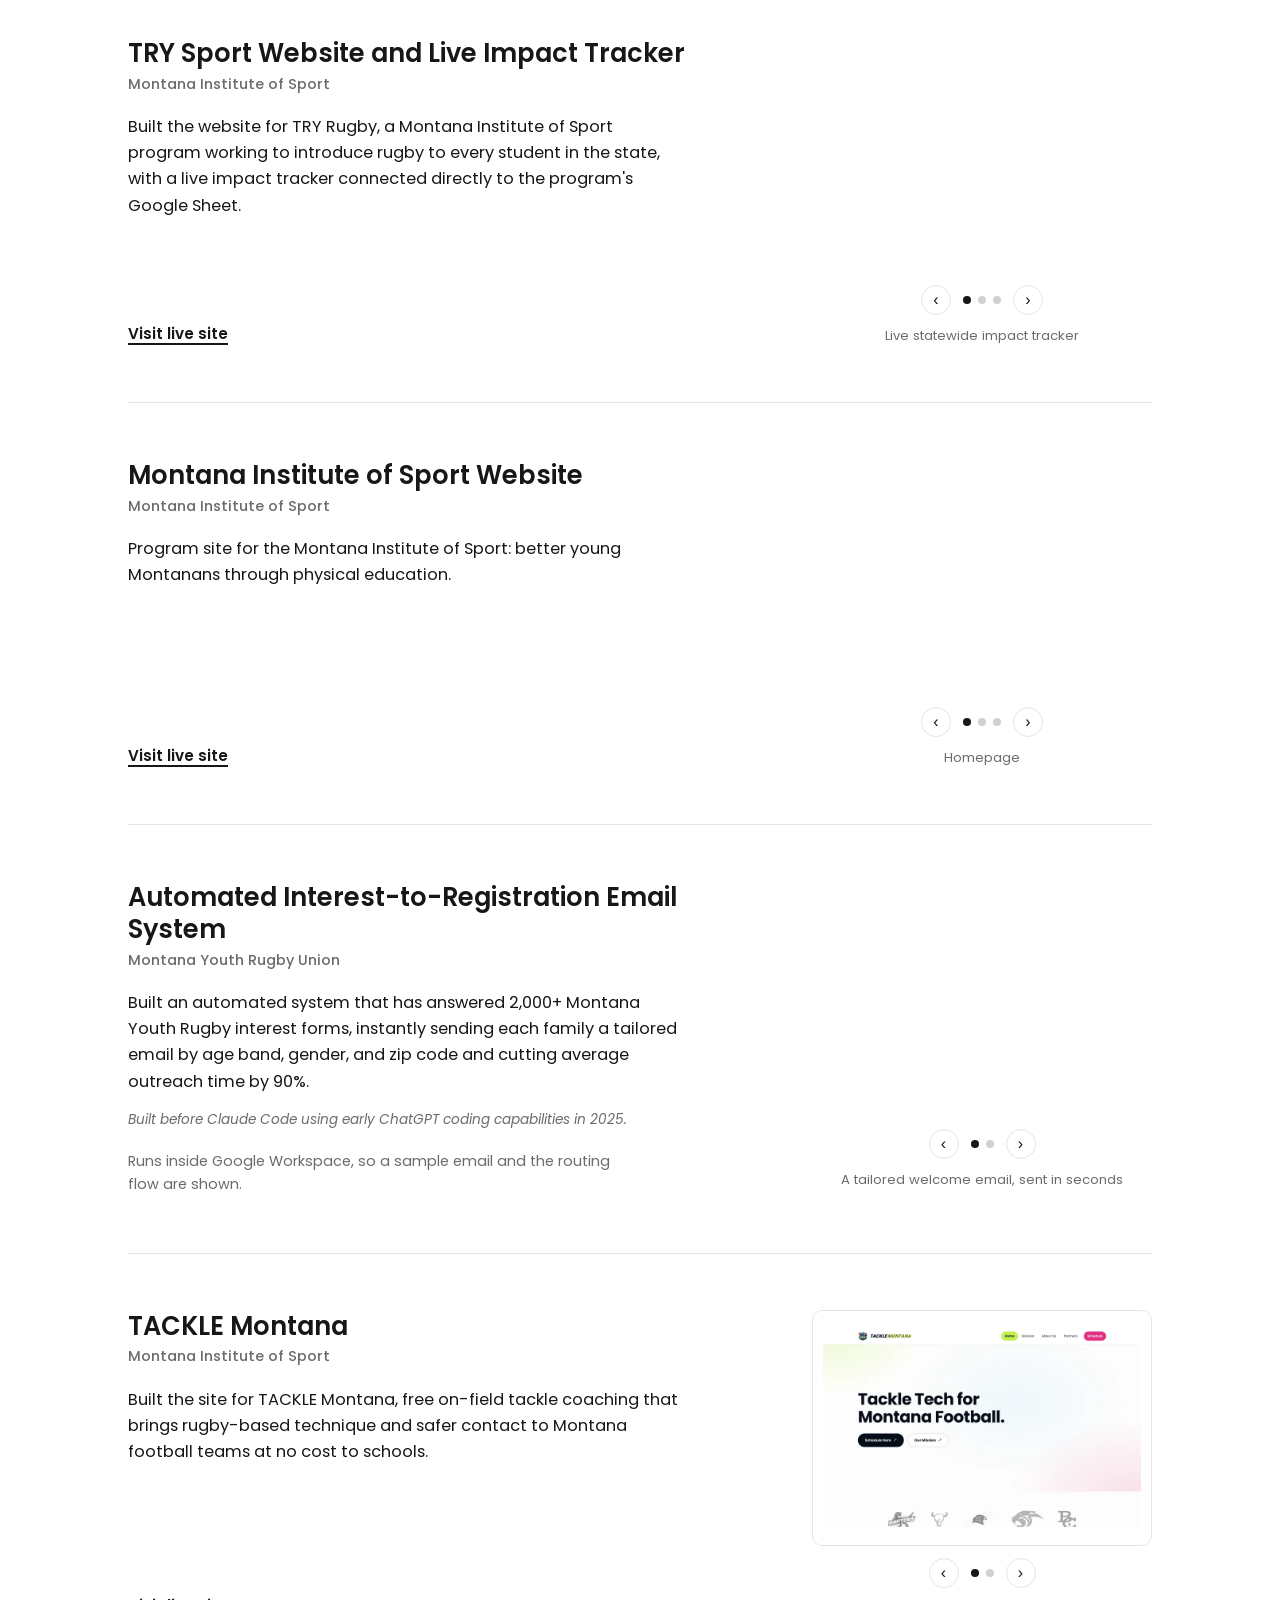
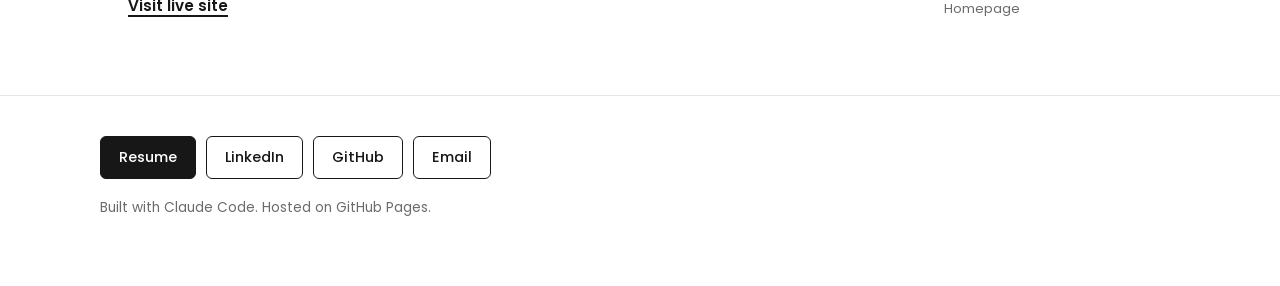
==== commit 32f71e31: "Focus the page: remove Websites, Videos, Design; add TACKLE Montana card - Remove the Websites, Vide" ====
--- a/index.html
+++ b/index.html
@@ -48,9 +48,6 @@
 
   <main class="wrap">
     <div id="projects" class="projects"></div>
-    <section class="websites" id="websites" aria-label="Websites"></section>
-    <section class="content-social" id="content-social" aria-label="Videos"></section>
-    <section class="design" id="design" aria-label="Design"></section>
   </main>
 
   <footer class="site-footer" id="site-footer"></footer>
--- a/styles.css
+++ b/styles.css
@@ -190,20 +190,20 @@
 .cs-note { color: var(--muted); font-size: 0.9rem; margin: 10px 0 0; }
 .cs-handle { color: var(--ink); text-decoration: underline; text-underline-offset: 2px; }
 
-.cs-video { display: block; text-decoration: none; color: inherit; margin: 30px 0 0; max-width: 680px; }
+.cs-video { display: block; text-decoration: none; color: inherit; margin: 26px 0 0; max-width: 380px; }
 .cs-video-frame { position: relative; border: 1px solid var(--line); border-radius: 12px; overflow: hidden; background: #000; aspect-ratio: 16 / 9; }
 .cs-video-frame img { width: 100%; height: 100%; object-fit: cover; display: block; }
 .cs-play {
-  position: absolute; inset: 0; margin: auto; width: 68px; height: 68px;
+  position: absolute; inset: 0; margin: auto; width: 52px; height: 52px;
   background: rgba(23,23,23,0.82); border-radius: 50%;
 }
 .cs-play::after {
   content: ""; position: absolute; top: 50%; left: 54%; transform: translate(-50%,-50%);
-  border-style: solid; border-width: 13px 0 13px 22px; border-color: transparent transparent transparent #fff;
+  border-style: solid; border-width: 10px 0 10px 17px; border-color: transparent transparent transparent #fff;
 }
 .cs-video:hover .cs-video-frame { border-color: var(--ink); }
 .cs-video:hover .cs-play { background: rgba(23,23,23,0.95); }
-.cs-video-cap { margin: 10px 0 0; font-size: 0.95rem; max-width: 680px; }
+.cs-video-cap { margin: 10px 0 0; font-size: 0.9rem; max-width: 380px; }
 .cs-video-title { font-weight: 600; }
 .cs-video:hover .cs-video-title { text-decoration: underline; text-underline-offset: 3px; }
 .cs-video-chan { color: var(--muted); }
